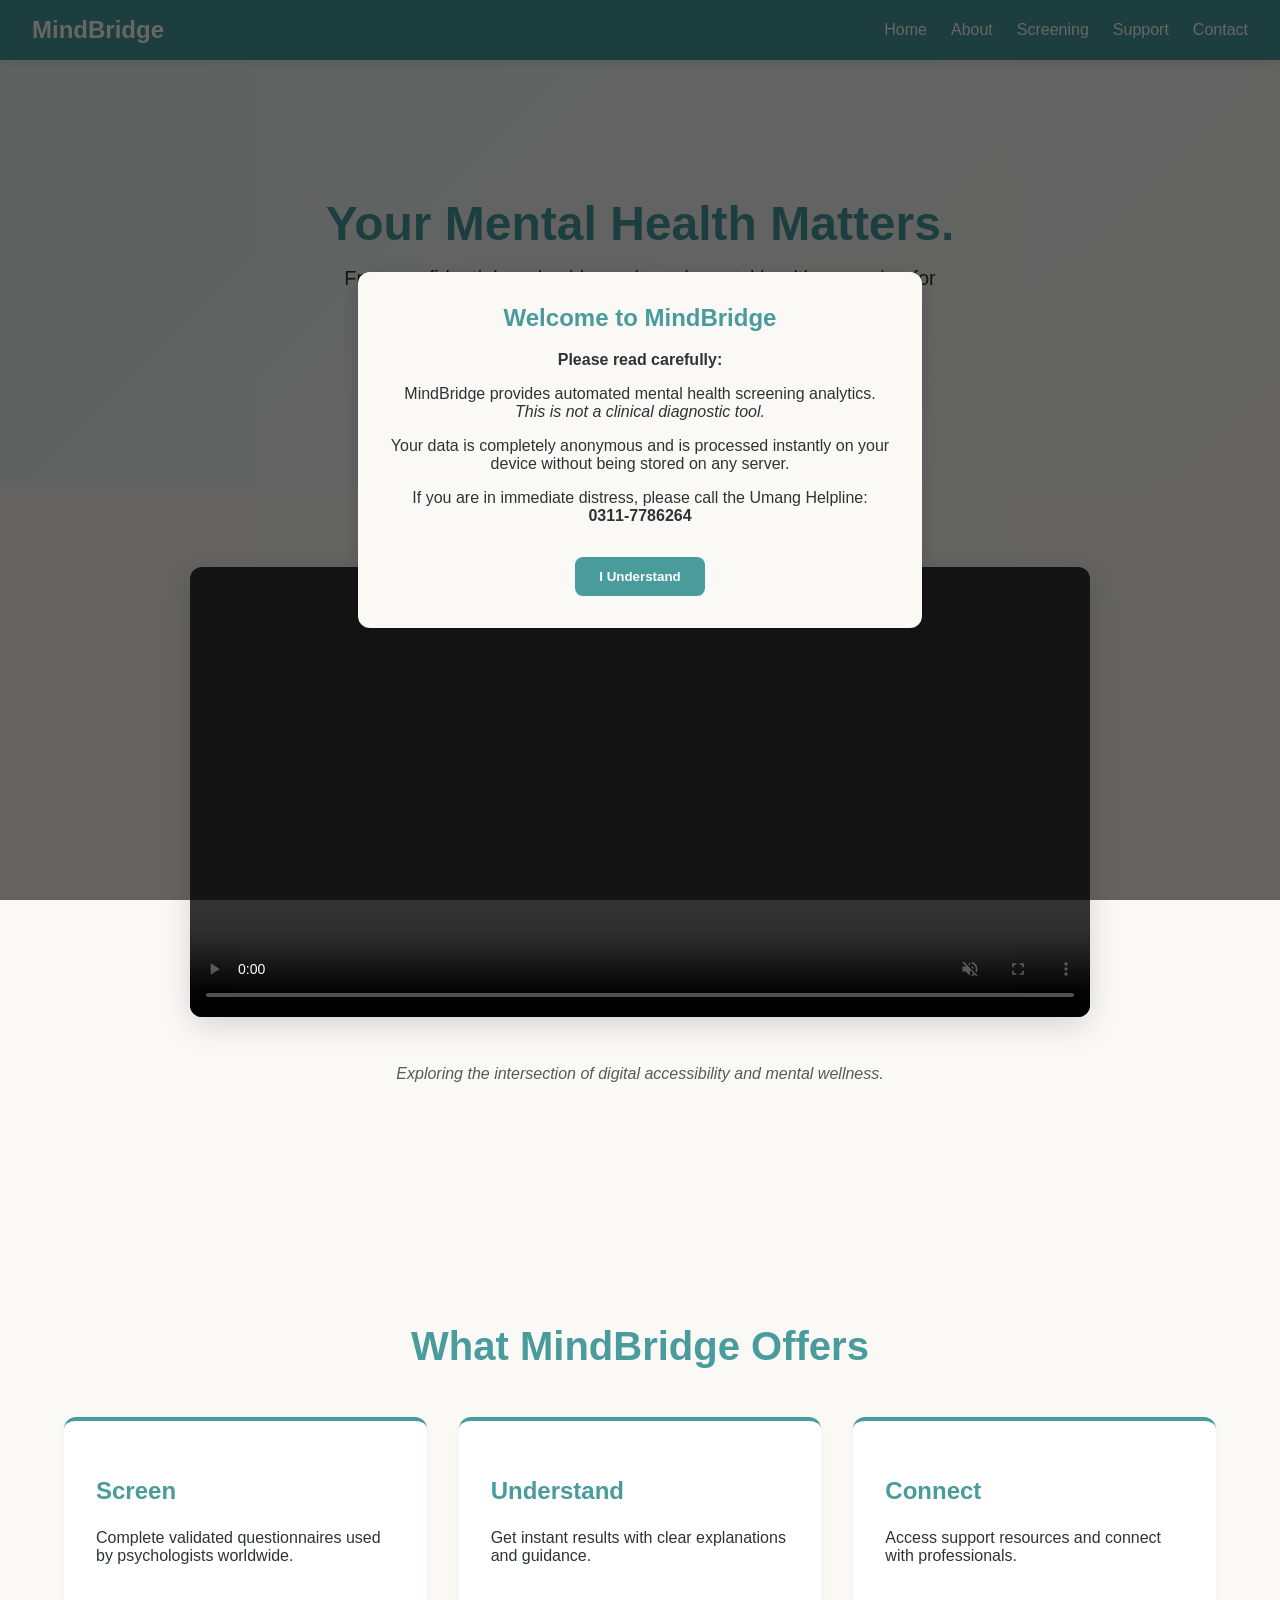
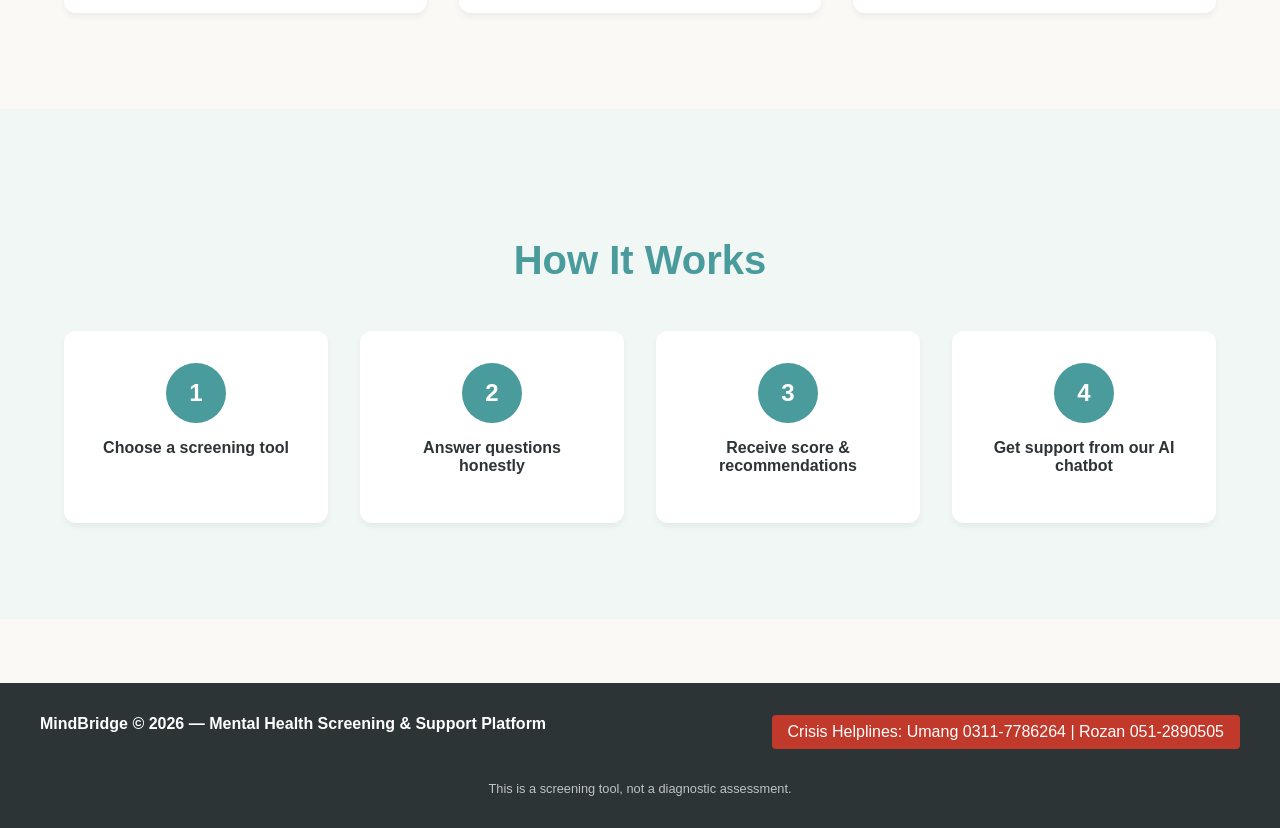
==== index.html @ b91dff31 "html css script.js" ====
<!DOCTYPE html>
<html lang="en">
<head>
    <meta charset="UTF-8">
    <meta name="viewport" content="width=device-width, initial-scale=1.0">
    <title>MindBridge | Mental Health Platform</title>
    <meta name="description" content="MindBridge - Mental Health Screening & Support Platform in Pakistan">
    <link rel="stylesheet" href="style.css">
</head>
<body>
    <!-- Informed Consent Modal -->
    <div id="consent-modal" class="modal-overlay" style="display: none;">
        <div class="modal-content">
            <h2>Welcome to MindBridge</h2>
            <p><strong>Please read carefully:</strong></p>
            <p>MindBridge provides automated mental health screening analytics. <em>This is not a clinical diagnostic tool.</em></p>
            <p>Your data is completely anonymous and is processed instantly on your device without being stored on any server.</p>
            <p>If you are in immediate distress, please call the Umang Helpline: <strong>0311-7786264</strong></p>
            <button id="consent-btn" class="btn btn-primary" style="margin-top: 1rem;">I Understand</button>
        </div>
    </div>

    <!-- Navigation -->
    <nav class="navbar">
        <a href="index.html" class="logo">MindBridge</a>
        <button id="hamburger-menu" class="hamburger">&#9776;</button>
        <ul id="nav-links" class="nav-links">
            <li><a href="index.html">Home</a></li>
            <li><a href="about.html">About</a></li>
            <li><a href="screening.html">Screening</a></li>
            <li><a href="support.html">Support</a></li>
            <li><a href="contact.html">Contact</a></li>
        </ul>
    </nav>

    <main>
        <!-- Hero Section -->
        <section class="hero">
            <div class="container">
                <h1>Your Mental Health Matters.</h1>
                <p style="font-size: 1.25rem; max-width: 600px; margin: 0 auto 2rem auto;">Free, confidential, and evidence-based mental health screening for everyone in Pakistan.</p>
                <div style="display: flex; gap: 1rem; justify-content: center; flex-wrap: wrap;">
                    <a href="screening.html" class="btn btn-primary">Take a Screening</a>
                    <a href="about.html" class="btn btn-secondary">Learn More</a>
                </div>
            </div>
        </section>

        <!-- Video Component -->
        <section class="bg-cream-section" style="padding-top: 0;">
            <div class="container">
                <div class="video-container">
                    <!-- Project background video file -->
                    <video controls loop muted autoplay>
                        <source src="project-video.mp4" type="video/mp4">
                        Your browser does not support the video tag.
                    </video>
                </div>
                <p style="text-align: center; font-style: italic; color: var(--text-dark); opacity: 0.8;">
                    Exploring the intersection of digital accessibility and mental wellness.
                </p>
            </div>
        </section>

        <!-- Mission Section -->
        <section class="bg-cream-section">
            <div class="container">
                <h2 style="text-align: center; color: var(--primary); margin-bottom: 3rem; font-size: 2.5rem;">What MindBridge Offers</h2>
                <div class="grid-3">
                    <div class="card">
                        <h3 style="color: var(--primary); font-size: 1.5rem;">Screen</h3>
                        <p>Complete validated questionnaires used by psychologists worldwide.</p>
                    </div>
                    <div class="card">
                        <h3 style="color: var(--primary); font-size: 1.5rem;">Understand</h3>
                        <p>Get instant results with clear explanations and guidance.</p>
                    </div>
                    <div class="card">
                        <h3 style="color: var(--primary); font-size: 1.5rem;">Connect</h3>
                        <p>Access support resources and connect with professionals.</p>
                    </div>
                </div>
            </div>
        </section>

        <!-- How It Works Section -->
        <section class="bg-mint-section">
            <div class="container">
                <h2 style="text-align: center; color: var(--primary); margin-bottom: 3rem; font-size: 2.5rem;">How It Works</h2>
                <div class="grid-3" style="grid-template-columns: repeat(auto-fit, minmax(200px, 1fr));">
                    <div class="step-item">
                        <div class="step-circle">1</div>
                        <p style="font-weight: bold;">Choose a screening tool</p>
                    </div>
                    <div class="step-item">
                        <div class="step-circle">2</div>
                        <p style="font-weight: bold;">Answer questions honestly</p>
                    </div>
                    <div class="step-item">
                        <div class="step-circle">3</div>
                        <p style="font-weight: bold;">Receive score & recommendations</p>
                    </div>
                    <div class="step-item">
                        <div class="step-circle">4</div>
                        <p style="font-weight: bold;">Get support from our AI chatbot</p>
                    </div>
                </div>
            </div>
        </section>
    </main>

    <!-- Footer -->
    <footer class="footer">
        <div class="footer-top">
            <div>
                <strong>MindBridge &copy; 2026 &mdash; Mental Health Screening & Support Platform</strong>
            </div>
            <div style="font-weight: 500; color: #FFF; background: var(--red); padding: 0.5rem 1rem; border-radius: 4px;">
                Crisis Helplines: Umang 0311-7786264 | Rozan 051-2890505
            </div>
        </div>
        <div class="footer-disclaimer">
            This is a screening tool, not a diagnostic assessment.
        </div>
    </footer>

    <script src="script.js"></script>
</body>
</html>
---- style.css ----
:root {
  --primary: #4A9B9B;         /* Balanced Soft Teal */
  --secondary: #7BA38F;       /* Calming Sage/Mint Mint */
  --accent: #E07A5F;          /* Muted Terracotta */
  --bg-cream: #FAF9F6;        /* Soft Mid-tone Background */
  --bg-mint: #F0F7F4;         /* Soft Tint Mint */
  --text-dark: #2D3436;       /* Charcoal Text for high readability */
  --green: #27AE60;           /* Low Severity */
  --yellow: #F39C12;          /* Mild Severity */
  --orange: #E67E22;          /* Moderate Severity */
  --red: #C0392B;             /* Severe/Crisis Tier */
}

html {
    scroll-behavior: smooth;
}

body {
    margin: 0;
    padding: 0;
    font-family: 'Segoe UI', Tahoma, Geneva, Verdana, sans-serif;
    color: var(--text-dark);
    background-color: var(--bg-cream);
    display: flex;
    flex-direction: column;
    min-height: 100vh;
}

main {
    flex: 1;
}

/* Nav */
.navbar {
    position: sticky;
    top: 0;
    z-index: 1000;
    background-color: var(--primary);
    color: white;
    display: flex;
    justify-content: space-between;
    align-items: center;
    padding: 1rem 2rem;
    box-shadow: 0 2px 10px rgba(0,0,0,0.1);
}

.navbar .logo {
    font-size: 1.5rem;
    font-weight: bold;
    text-decoration: none;
    color: white;
}

.nav-links {
    list-style: none;
    display: flex;
    gap: 1.5rem;
    margin: 0;
    padding: 0;
}

.nav-links a {
    color: white;
    text-decoration: none;
    font-weight: 500;
    transition: opacity 0.2s;
}

.nav-links a:hover {
    opacity: 0.8;
}

.hamburger {
    display: none;
    font-size: 1.5rem;
    background: none;
    border: none;
    color: white;
    cursor: pointer;
}

/* Footer */
.footer {
    background-color: #2D3436;
    color: white;
    padding: 2rem;
    display: flex;
    flex-direction: column;
    align-items: center;
    text-align: center;
    gap: 1rem;
    margin-top: 4rem;
}

.footer-top {
    display: flex;
    justify-content: space-between;
    width: 100%;
    max-width: 1200px;
    flex-wrap: wrap;
    gap: 1rem;
}

.footer-disclaimer {
    font-size: 0.8rem;
    opacity: 0.7;
    margin-top: 1rem;
}

/* Modal */
.modal-overlay {
    position: fixed;
    top: 0; left: 0; right: 0; bottom: 0;
    background-color: rgba(0,0,0,0.6);
    display: flex;
    justify-content: center;
    align-items: center;
    z-index: 2000;
}

.modal-content {
    background: var(--bg-cream);
    padding: 2rem;
    border-radius: 12px;
    max-width: 500px;
    text-align: center;
    box-shadow: 0 4px 20px rgba(0,0,0,0.15);
}

.modal-content h2 {
    color: var(--primary);
    margin-top: 0;
}

/* Buttons */
.btn {
    padding: 0.75rem 1.5rem;
    border-radius: 8px;
    text-decoration: none;
    font-weight: 600;
    cursor: pointer;
    border: none;
    transition: all 0.3s ease;
    display: inline-block;
    text-align: center;
}

.btn-primary {
    background-color: var(--primary);
    color: white;
}

.btn-primary:hover {
    background-color: var(--secondary);
    transform: translateY(-2px);
}

.btn-secondary {
    background-color: transparent;
    border: 2px solid var(--primary);
    color: var(--primary);
}

.btn-secondary:hover {
    background-color: var(--primary);
    color: white;
}

/* Grids and Layouts */
.container {
    max-width: 1200px;
    margin: 0 auto;
    padding: 2rem;
}

.grid-3 {
    display: grid;
    grid-template-columns: repeat(auto-fit, minmax(300px, 1fr));
    gap: 2rem;
}

.grid-2 {
    display: grid;
    grid-template-columns: repeat(auto-fit, minmax(300px, 1fr));
    gap: 2rem;
}

/* Cards */
.card {
    background: white;
    border-radius: 12px;
    padding: 2rem;
    box-shadow: 0 4px 6px rgba(0,0,0,0.05);
    border-top: 4px solid var(--primary);
    transition: transform 0.3s ease, box-shadow 0.3s ease;
}

.card:hover {
    transform: translateY(-5px) scale(1.02);
    box-shadow: 0 10px 20px rgba(0,0,0,0.1);
}

/* Forms and Questions */
.question-box {
    background: var(--bg-mint);
    padding: 1.5rem;
    border-radius: 8px;
    margin-bottom: 1.5rem;
}

.radio-group {
    display: flex;
    flex-direction: column;
    gap: 0.5rem;
    margin-top: 1rem;
}

.radio-option {
    display: flex;
    align-items: center;
    background: white;
    padding: 0.75rem;
    border-radius: 6px;
    border: 1px solid #ddd;
    cursor: pointer;
    transition: all 0.2s;
}

.radio-option:hover {
    border-color: var(--primary);
}

.radio-option input[type="radio"] {
    margin-right: 1rem;
    accent-color: var(--primary);
    transform: scale(1.2);
}

.radio-option:has(input[type="radio"]:checked) {
    border-color: var(--primary);
    background-color: rgba(74, 155, 155, 0.1);
}

/* Results */
.score-circle {
    width: 150px;
    height: 150px;
    border-radius: 50%;
    display: flex;
    flex-direction: column;
    justify-content: center;
    align-items: center;
    margin: 2rem auto;
    color: white;
    font-size: 1.5rem;
    font-weight: bold;
    box-shadow: 0 4px 10px rgba(0,0,0,0.2);
}

.score-circle span {
    font-size: 3rem;
}

.tier-minimal { background-color: var(--green); }
.tier-mild { background-color: var(--yellow); }
.tier-moderate { background-color: var(--orange); }
.tier-severe { background-color: var(--red); }

.crisis-banner {
    background-color: var(--red);
    color: white;
    padding: 1rem 2rem;
    text-align: center;
    font-weight: bold;
    display: none;
}

.crisis-banner a {
    color: white;
    text-decoration: underline;
    font-weight: bold;
}

/* Inputs */
.form-control {
    width: 100%;
    padding: 0.75rem;
    border: 1px solid #ccc;
    border-radius: 6px;
    margin-top: 0.5rem;
    font-family: inherit;
    transition: box-shadow 0.3s ease, border-color 0.3s ease;
}

.form-control:focus {
    outline: none;
    border-color: var(--primary);
    box-shadow: 0 0 0 3px rgba(74, 155, 155, 0.3);
}

/* Specific Section Styles */
.hero {
    background: linear-gradient(135deg, var(--bg-mint), var(--bg-cream));
    padding: 4rem 2rem;
    text-align: center;
}

.hero h1 {
    font-size: 3rem;
    color: var(--primary);
    margin-bottom: 1rem;
}

.video-container {
    max-width: 900px;
    margin: 3rem auto;
    border-radius: 12px;
    overflow: hidden;
    box-shadow: 0 8px 30px rgba(0,0,0,0.15);
}

.video-container video {
    width: 100%;
    display: block;
}

.bg-cream-section {
    background-color: var(--bg-cream);
    padding: 4rem 2rem;
}

.bg-mint-section {
    background-color: var(--bg-mint);
    padding: 4rem 2rem;
}

/* Step Circle */
.step-item {
    text-align: center;
    background: white;
    padding: 2rem;
    border-radius: 12px;
    box-shadow: 0 4px 6px rgba(0,0,0,0.05);
}
.step-circle {
    width: 60px;
    height: 60px;
    border-radius: 50%;
    background-color: var(--primary);
    color: white;
    display: flex;
    align-items: center;
    justify-content: center;
    font-size: 1.5rem;
    font-weight: bold;
    margin: 0 auto 1rem auto;
}

/* Chat container */
.chat-container {
    border: 3px dashed var(--primary);
    border-radius: 12px;
    padding: 3rem;
    text-align: center;
    background: white;
    min-height: 400px;
    display: flex;
    flex-direction: column;
    justify-content: center;
    align-items: center;
}

/* Mobile */
@media (max-width: 768px) {
    .nav-links {
        display: none;
        flex-direction: column;
        width: 100%;
        position: absolute;
        top: 100%;
        left: 0;
        background-color: var(--primary);
        padding: 1rem;
        box-shadow: 0 4px 6px rgba(0,0,0,0.1);
    }
    .nav-links.active {
        display: flex;
    }
    .hamburger {
        display: block;
    }
    .footer-top {
        flex-direction: column;
        text-align: center;
    }
    .hero h1 {
        font-size: 2rem;
    }
}
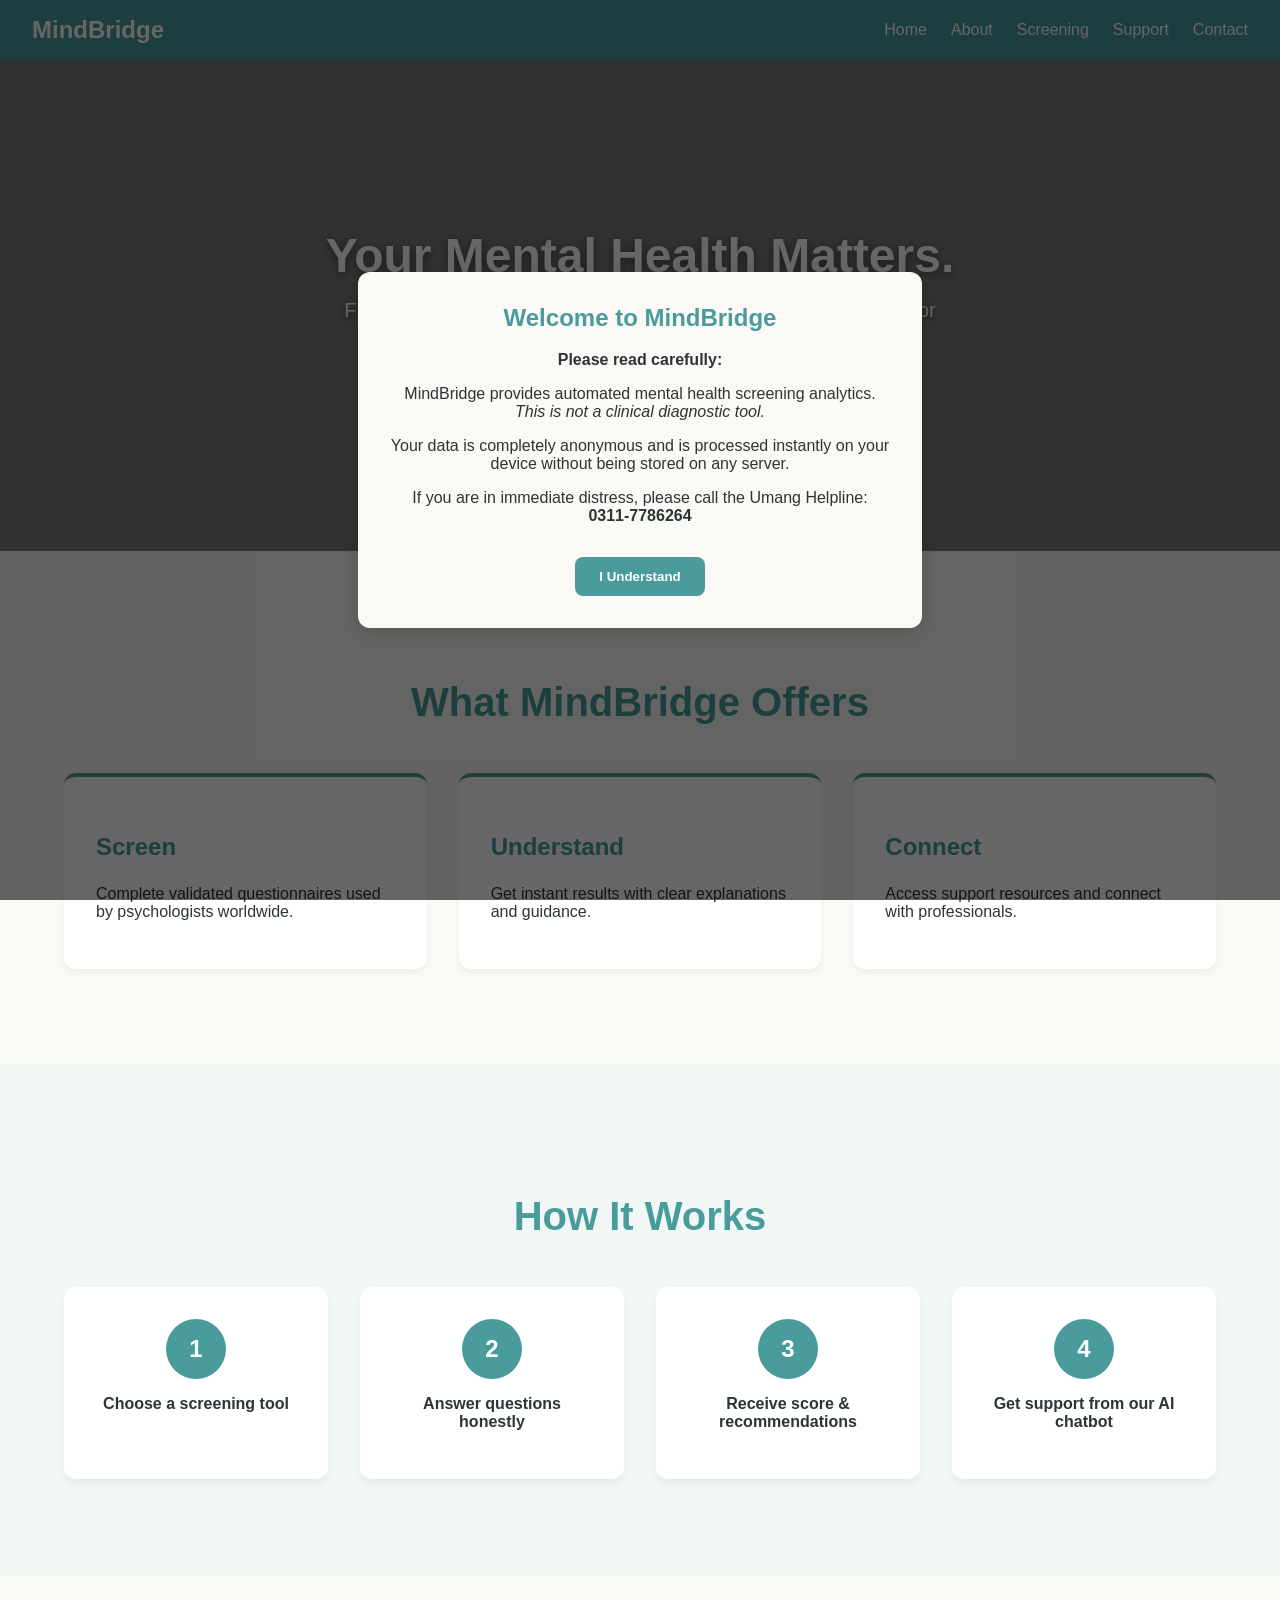
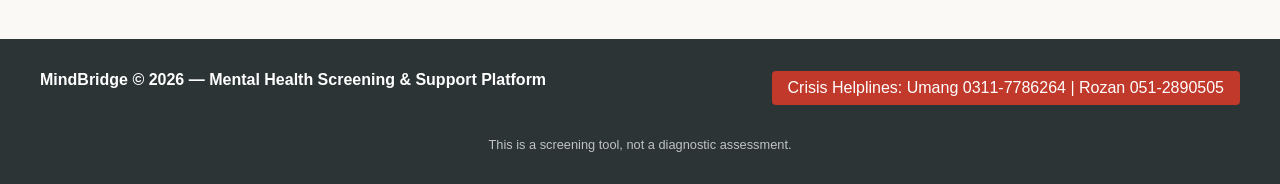
==== commit 377ff0ac: "add video in home page" ====
--- a/index.html
+++ b/index.html
@@ -34,31 +34,24 @@
     </nav>
 
     <main>
-        <!-- Hero Section -->
-        <section class="hero">
-            <div class="container">
-                <h1>Your Mental Health Matters.</h1>
-                <p style="font-size: 1.25rem; max-width: 600px; margin: 0 auto 2rem auto;">Free, confidential, and evidence-based mental health screening for everyone in Pakistan.</p>
+        <!-- Hero Section with Background Video -->
+        <section class="hero" style="position: relative; padding: 6rem 2rem; overflow: hidden; background: transparent;">
+            <!-- Native HTML5 Video Background -->
+            <video src="project-video.mp4" 
+                   autoplay loop muted playsinline
+                   style="position: absolute; top: 50%; left: 50%; transform: translate(-50%, -50%); min-width: 100%; min-height: 100%; width: auto; height: auto; z-index: 0; object-fit: cover; pointer-events: none;">
+            </video>
+            
+            <!-- Dark Overlay -->
+            <div style="position: absolute; top: 0; left: 0; width: 100%; height: 100%; background: rgba(0,0,0,0.5); z-index: 1;"></div>
+
+            <div class="container" style="position: relative; z-index: 2;">
+                <h1 style="color: white; text-shadow: 0 2px 10px rgba(0,0,0,0.5);">Your Mental Health Matters.</h1>
+                <p style="font-size: 1.25rem; max-width: 600px; margin: 0 auto 2rem auto; color: white; text-shadow: 0 2px 10px rgba(0,0,0,0.5);">Free, confidential, and evidence-based mental health screening for everyone in Pakistan.</p>
                 <div style="display: flex; gap: 1rem; justify-content: center; flex-wrap: wrap;">
                     <a href="screening.html" class="btn btn-primary">Take a Screening</a>
-                    <a href="about.html" class="btn btn-secondary">Learn More</a>
+                    <a href="about.html" class="btn btn-secondary" style="color: white; border-color: white; background: rgba(255,255,255,0.1);">Learn More</a>
                 </div>
-            </div>
-        </section>
-
-        <!-- Video Component -->
-        <section class="bg-cream-section" style="padding-top: 0;">
-            <div class="container">
-                <div class="video-container">
-                    <!-- Project background video file -->
-                    <video controls loop muted autoplay>
-                        <source src="project-video.mp4" type="video/mp4">
-                        Your browser does not support the video tag.
-                    </video>
-                </div>
-                <p style="text-align: center; font-style: italic; color: var(--text-dark); opacity: 0.8;">
-                    Exploring the intersection of digital accessibility and mental wellness.
-                </p>
             </div>
         </section>
 
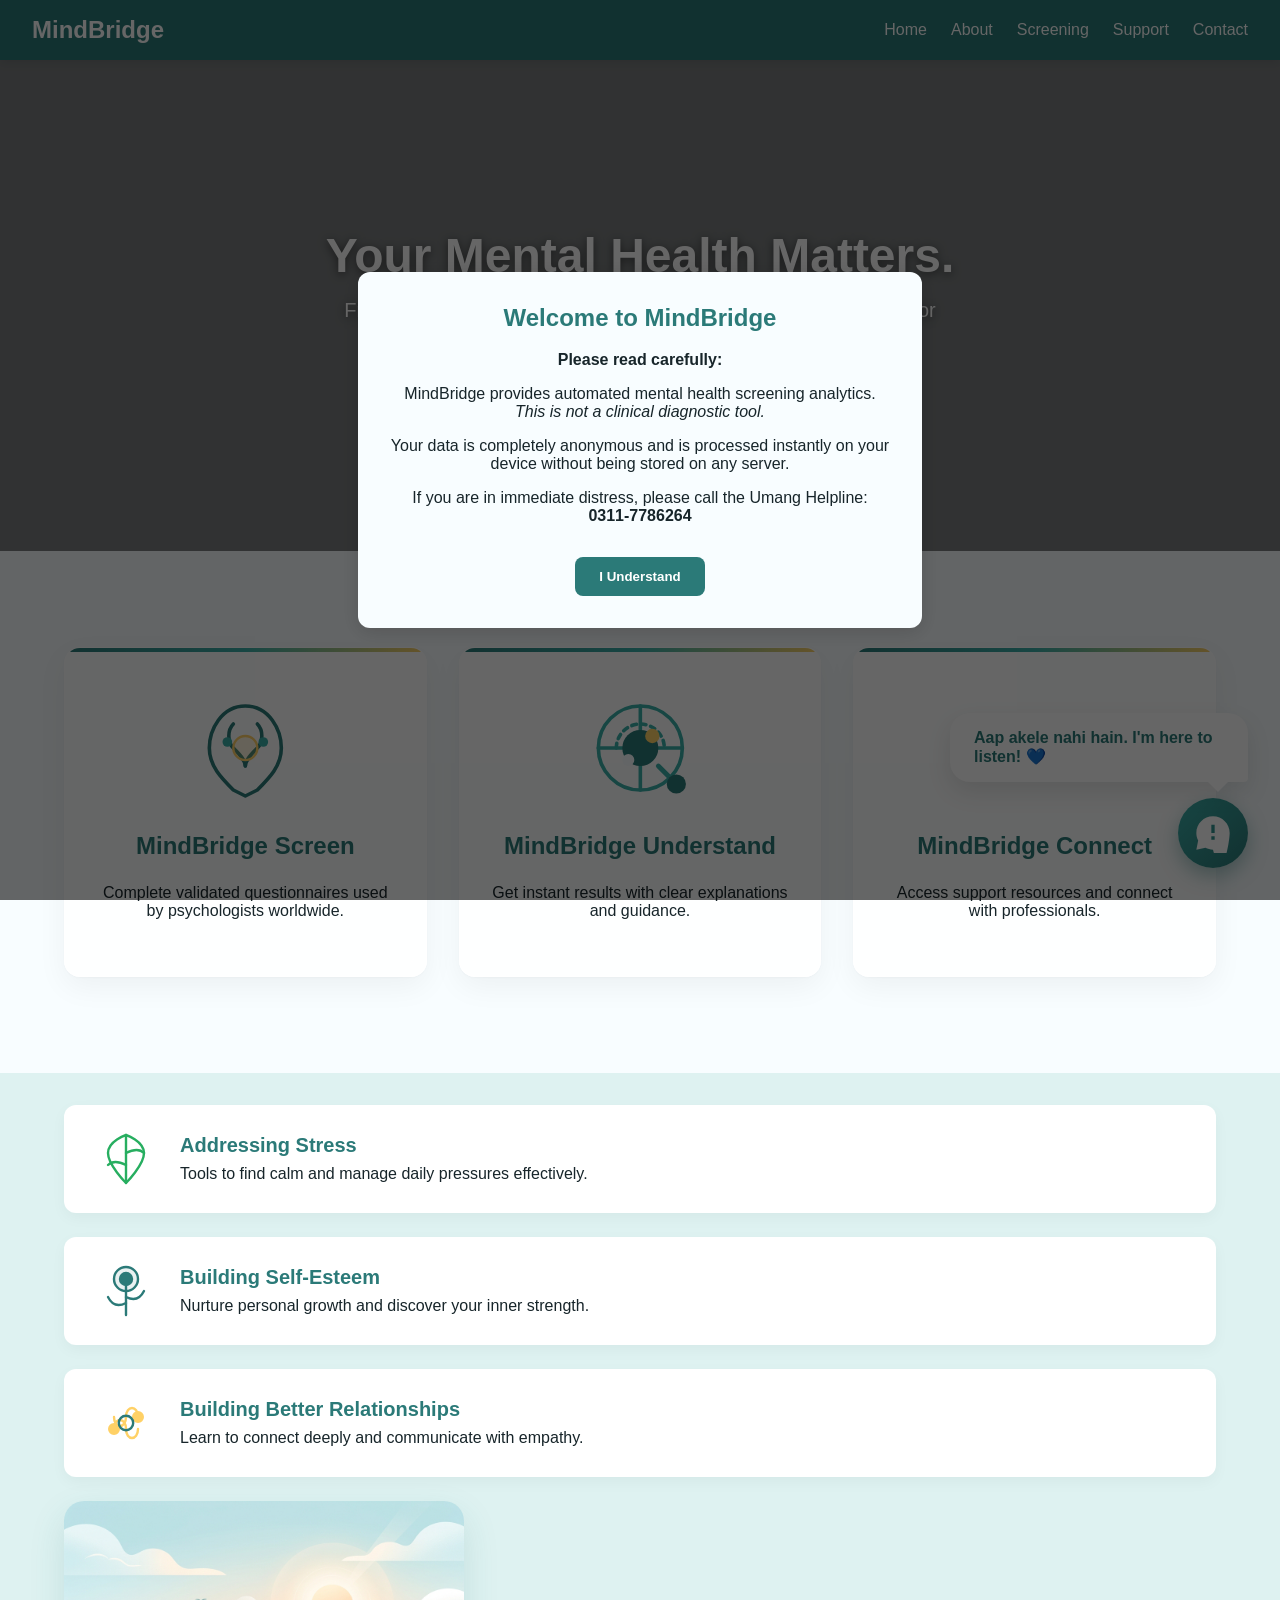
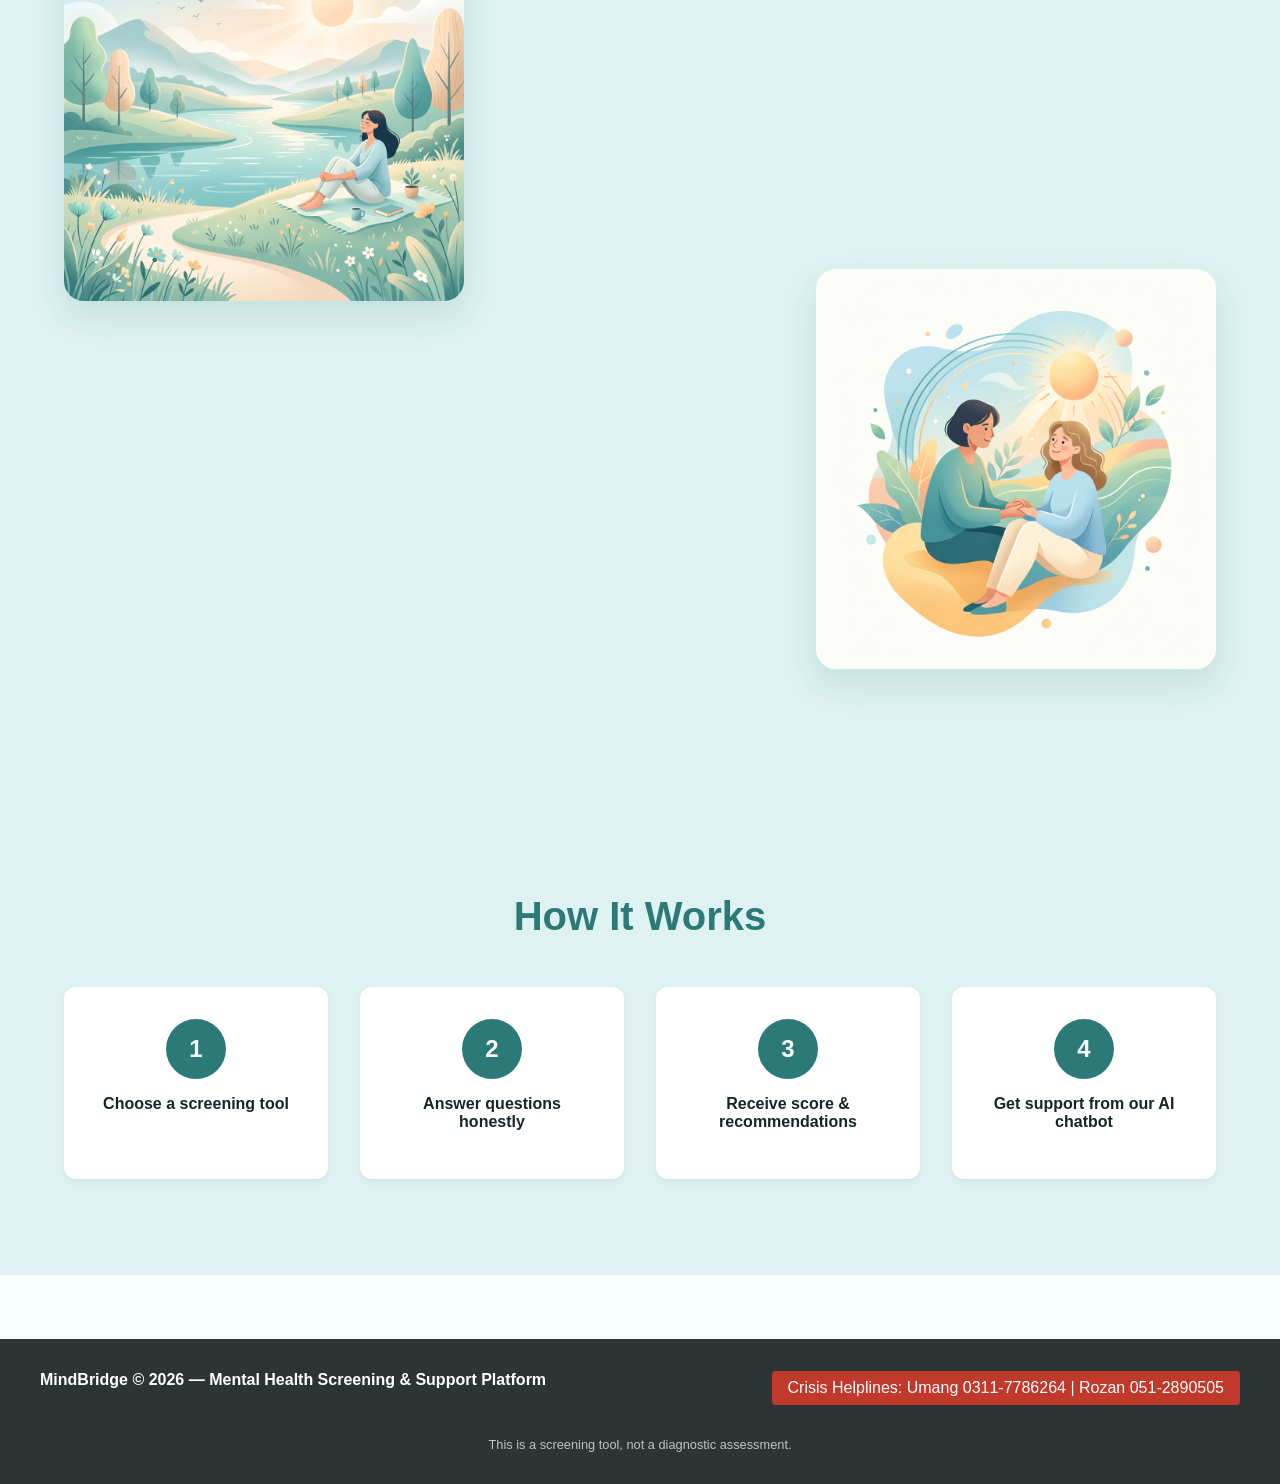
==== commit 12dd0f0a: "make.com automation add and other changes" ====
--- a/index.html
+++ b/index.html
@@ -55,22 +55,114 @@
             </div>
         </section>
 
-        <!-- Mission Section -->
+        <!-- Central MindBridge Sections -->
         <section class="bg-cream-section">
             <div class="container">
-                <h2 style="text-align: center; color: var(--primary); margin-bottom: 3rem; font-size: 2.5rem;">What MindBridge Offers</h2>
                 <div class="grid-3">
-                    <div class="card">
-                        <h3 style="color: var(--primary); font-size: 1.5rem;">Screen</h3>
+                    <!-- MindBridge Screen -->
+                    <div class="card float-effect">
+                        <div class="card-svg-container glow-effect">
+                            <svg viewBox="0 0 100 100" style="width: 100%; height: 100%; fill: none; stroke: var(--primary); stroke-width: 3; stroke-linecap: round; stroke-linejoin: round;">
+                                <path d="M50 15 C30 15, 20 35, 20 50 C20 65, 30 75, 40 85 L50 90 L60 85 C70 75, 80 65, 80 50 C80 35, 70 15, 50 15 Z"></path>
+                                <path d="M40 30 C35 35, 35 45, 40 50 C45 55, 50 60, 50 65"></path>
+                                <path d="M60 30 C65 35, 65 45, 60 50 C55 55, 50 60, 50 65"></path>
+                                <circle cx="50" cy="50" r="10" stroke="var(--accent)" stroke-width="2" fill="rgba(255, 209, 102, 0.2)"></circle>
+                                <circle cx="35" cy="45" r="4" fill="var(--secondary)" stroke="none"></circle>
+                                <circle cx="65" cy="45" r="4" fill="var(--secondary)" stroke="none"></circle>
+                            </svg>
+                        </div>
+                        <h3 style="color: var(--primary); font-size: 1.5rem; margin-top: 0;">MindBridge Screen</h3>
                         <p>Complete validated questionnaires used by psychologists worldwide.</p>
                     </div>
-                    <div class="card">
-                        <h3 style="color: var(--primary); font-size: 1.5rem;">Understand</h3>
+                    
+                    <!-- MindBridge Understand -->
+                    <div class="card float-effect-slow" style="animation-delay: 1s;">
+                        <div class="card-svg-container glow-effect" style="animation-delay: 0.5s;">
+                            <svg viewBox="0 0 100 100" style="width: 100%; height: 100%; fill: none; stroke: var(--secondary); stroke-width: 3; stroke-linecap: round; stroke-linejoin: round;">
+                                <circle cx="50" cy="50" r="35"></circle>
+                                <path d="M30 50 A 20 20 0 0 1 70 50" stroke-dasharray="4 4"></path>
+                                <path d="M50 15 L50 85"></path>
+                                <path d="M15 50 L85 50"></path>
+                                <circle cx="50" cy="50" r="15" fill="var(--primary)" stroke="none"></circle>
+                                <circle cx="60" cy="40" r="6" fill="var(--accent)" stroke="none"></circle>
+                                <circle cx="40" cy="60" r="5" fill="var(--bg-cream)" stroke="none"></circle>
+                                <path d="M65 65 L80 80" stroke-width="4"></path>
+                                <circle cx="80" cy="80" r="8" fill="var(--primary)" stroke="none"></circle>
+                            </svg>
+                        </div>
+                        <h3 style="color: var(--primary); font-size: 1.5rem; margin-top: 0;">MindBridge Understand</h3>
                         <p>Get instant results with clear explanations and guidance.</p>
                     </div>
-                    <div class="card">
-                        <h3 style="color: var(--primary); font-size: 1.5rem;">Connect</h3>
+
+                    <!-- MindBridge Connect -->
+                    <div class="card float-effect" style="animation-delay: 2s;">
+                        <div class="card-svg-container glow-effect" style="animation-delay: 1s;">
+                            <svg viewBox="0 0 100 100" style="width: 100%; height: 100%; fill: none; stroke: var(--accent); stroke-width: 3; stroke-linecap: round; stroke-linejoin: round;">
+                                <path d="M25 40 C25 25, 45 25, 50 40 C55 25, 75 25, 75 40 C75 55, 50 75, 50 75 C50 75, 25 55, 25 40 Z" fill="rgba(255, 209, 102, 0.2)"></path>
+                                <path d="M40 30 C40 20, 55 20, 60 30 C65 20, 80 20, 80 30 C80 45, 60 60, 60 60 C60 60, 40 45, 40 30 Z" stroke="var(--primary)" fill="rgba(43, 122, 120, 0.2)"></path>
+                                <path d="M35 55 C45 65, 55 65, 65 55" stroke="var(--secondary)" stroke-width="4" stroke-dasharray="6 6"></path>
+                                <circle cx="35" cy="55" r="4" fill="var(--primary)" stroke="none"></circle>
+                                <circle cx="65" cy="55" r="4" fill="var(--primary)" stroke="none"></circle>
+                            </svg>
+                        </div>
+                        <h3 style="color: var(--primary); font-size: 1.5rem; margin-top: 0;">MindBridge Connect</h3>
                         <p>Access support resources and connect with professionals.</p>
+                    </div>
+                </div>
+            </div>
+        </section>
+
+        <!-- Feature Panels Section -->
+        <section class="bg-mint-section" style="padding-top: 0;">
+            <div class="container">
+                <div class="grid-2" style="align-items: center; gap: 4rem;">
+                    <!-- Left Side: Feature Panels -->
+                    <div style="display: flex; flex-direction: column; gap: 1.5rem;">
+                    <div class="feature-panel">
+                        <svg viewBox="0 0 100 100" style="fill: none; stroke: var(--green); stroke-width: 4; stroke-linecap: round; stroke-linejoin: round;">
+                            <path d="M50 90 C50 90, 20 60, 20 40 C20 20, 50 10, 50 10 C50 10, 80 20, 80 40 C80 60, 50 90, 50 90 Z"></path>
+                            <path d="M50 10 L50 90"></path>
+                            <path d="M50 40 Q70 30 80 40"></path>
+                            <path d="M50 60 Q30 50 20 60"></path>
+                        </svg>
+                        <div>
+                            <h3>Addressing Stress</h3>
+                            <p style="margin: 0.5rem 0 0 0; color: var(--text-dark);">Tools to find calm and manage daily pressures effectively.</p>
+                        </div>
+                    </div>
+
+                    <div class="feature-panel">
+                        <svg viewBox="0 0 100 100" style="fill: none; stroke: var(--primary); stroke-width: 4; stroke-linecap: round; stroke-linejoin: round;">
+                            <path d="M50 90 L50 40"></path>
+                            <path d="M50 70 Q30 80 20 60"></path>
+                            <path d="M50 60 Q70 70 80 50"></path>
+                            <circle cx="50" cy="30" r="20" fill="rgba(43, 122, 120, 0.1)"></circle>
+                            <circle cx="50" cy="30" r="10" fill="var(--primary)"></circle>
+                        </svg>
+                        <div>
+                            <h3>Building Self-Esteem</h3>
+                            <p style="margin: 0.5rem 0 0 0; color: var(--text-dark);">Nurture personal growth and discover your inner strength.</p>
+                        </div>
+                    </div>
+
+                    <div class="feature-panel">
+                        <svg viewBox="0 0 100 100" style="fill: none; stroke: var(--accent); stroke-width: 4; stroke-linecap: round; stroke-linejoin: round;">
+                            <path d="M30 60 C30 40, 50 40, 50 60 C50 80, 70 80, 70 60"></path>
+                            <path d="M30 40 C30 60, 50 60, 50 40 C50 20, 70 20, 70 40"></path>
+                            <circle cx="30" cy="60" r="8" fill="var(--accent)"></circle>
+                            <circle cx="70" cy="40" r="8" fill="var(--accent)"></circle>
+                            <circle cx="50" cy="50" r="12" fill="none" stroke="var(--primary)"></circle>
+                        </svg>
+                        <div>
+                            <h3>Building Better Relationships</h3>
+                            <p style="margin: 0.5rem 0 0 0; color: var(--text-dark);">Learn to connect deeply and communicate with empathy.</p>
+                        </div>
+                    </div>
+                    
+                    <!-- Right Side: Illustrations -->
+                    <div style="display: flex; flex-direction: column; gap: 2rem; position: relative;">
+                        <img src="calm_nature_wellness.png" alt="Calm Nature Illustration" style="width: 100%; max-width: 400px; border-radius: 20px; box-shadow: 0 15px 35px rgba(43, 122, 120, 0.15); align-self: flex-start; animation: float 6s ease-in-out infinite;">
+                        <img src="connection_wellness.png" alt="Connection Illustration" style="width: 100%; max-width: 400px; border-radius: 20px; box-shadow: 0 15px 35px rgba(43, 122, 120, 0.15); align-self: flex-end; margin-top: -4rem; animation: float-slow 8s ease-in-out infinite; position: relative; z-index: 1;">
                     </div>
                 </div>
             </div>
@@ -102,6 +194,18 @@
         </section>
     </main>
 
+    <!-- Custom Chatbot UI Widget -->
+    <div class="chatbot-widget">
+        <div class="chat-bubble">
+            Aap akele nahi hain. I'm here to listen! 💙
+        </div>
+        <div class="chatbot-icon" onclick="document.querySelector('.bp-widget-widget').click() || console.log('Botpress widget clicked')">
+            <svg viewBox="0 0 24 24" xmlns="http://www.w3.org/2000/svg">
+                <path d="M12 2C6.477 2 2 6.477 2 12c0 1.637.397 3.181 1.096 4.551L2 22l5.449-1.096C8.819 21.603 10.363 22 12 22c5.523 22 10-4.477 10-10S17.523 2 12 2zm1 14h-2v-2h2v2zm0-4h-2V7h2v5z"></path>
+            </svg>
+        </div>
+    </div>
+
     <!-- Footer -->
     <footer class="footer">
         <div class="footer-top">
@@ -118,5 +222,7 @@
     </footer>
 
     <script src="script.js"></script>
+    <script src="https://cdn.botpress.cloud/webchat/v3.6/inject.js"></script>
+    <script src="https://files.bpcontent.cloud/2026/06/08/10/20260608104532-TNYBTQXT.js" defer></script>
 </body>
 </html>
--- a/style.css
+++ b/style.css
@@ -1,10 +1,10 @@
 :root {
-  --primary: #4A9B9B;         /* Balanced Soft Teal */
-  --secondary: #7BA38F;       /* Calming Sage/Mint Mint */
-  --accent: #E07A5F;          /* Muted Terracotta */
-  --bg-cream: #FAF9F6;        /* Soft Mid-tone Background */
-  --bg-mint: #F0F7F4;         /* Soft Tint Mint */
-  --text-dark: #2D3436;       /* Charcoal Text for high readability */
+  --primary: #2B7A78;         /* Deep Sky Teal */
+  --secondary: #3AAFA9;       /* Bright Teal */
+  --accent: #FFD166;          /* Soft Warm Sunlight */
+  --bg-cream: #F8FDFF;        /* Airy Sky Blue/White Tint */
+  --bg-mint: #DEF2F1;         /* Soft Teal Tint */
+  --text-dark: #17252A;       /* Deep Charcoal */
   --green: #27AE60;           /* Low Severity */
   --yellow: #F39C12;          /* Mild Severity */
   --orange: #E67E22;          /* Moderate Severity */
@@ -185,19 +185,158 @@
     gap: 2rem;
 }
 
-/* Cards */
+/* Cards - Anti-Gravity Effect */
 .card {
+    background: rgba(255, 255, 255, 0.85);
+    backdrop-filter: blur(10px);
+    border-radius: 16px;
+    padding: 2.5rem 2rem;
+    box-shadow: 0 10px 30px rgba(0,0,0,0.05), 0 1px 3px rgba(0,0,0,0.03);
+    border: 1px solid rgba(255, 255, 255, 0.5);
+    transition: transform 0.4s cubic-bezier(0.175, 0.885, 0.32, 1.275), box-shadow 0.4s ease;
+    text-align: center;
+    position: relative;
+    overflow: hidden;
+}
+
+.card::before {
+    content: '';
+    position: absolute;
+    top: 0; left: 0; width: 100%; height: 4px;
+    background: linear-gradient(90deg, var(--primary), var(--secondary), var(--accent));
+}
+
+.card:hover {
+    transform: translateY(-12px) scale(1.02);
+    box-shadow: 0 20px 40px rgba(43, 122, 120, 0.15), 0 5px 15px rgba(0,0,0,0.05);
+}
+
+.card-svg-container {
+    height: 120px;
+    margin-bottom: 1.5rem;
+    display: flex;
+    align-items: center;
+    justify-content: center;
+}
+
+/* Anti-gravity Animations */
+@keyframes float {
+    0% { transform: translateY(0px); }
+    50% { transform: translateY(-15px); }
+    100% { transform: translateY(0px); }
+}
+
+@keyframes float-slow {
+    0% { transform: translateY(0px); }
+    50% { transform: translateY(-8px); }
+    100% { transform: translateY(0px); }
+}
+
+@keyframes glow {
+    0% { filter: drop-shadow(0 0 5px rgba(58, 175, 169, 0.3)); }
+    50% { filter: drop-shadow(0 0 20px rgba(58, 175, 169, 0.8)); }
+    100% { filter: drop-shadow(0 0 5px rgba(58, 175, 169, 0.3)); }
+}
+
+@keyframes pulse-glow {
+    0% { box-shadow: 0 0 0 0 rgba(255, 209, 102, 0.7); }
+    70% { box-shadow: 0 0 0 15px rgba(255, 209, 102, 0); }
+    100% { box-shadow: 0 0 0 0 rgba(255, 209, 102, 0); }
+}
+
+.float-effect { animation: float 6s ease-in-out infinite; }
+.float-effect-slow { animation: float-slow 8s ease-in-out infinite; }
+.glow-effect { animation: glow 4s ease-in-out infinite; }
+
+/* Feature Panels */
+.feature-panel {
+    display: flex;
+    align-items: center;
     background: white;
+    padding: 1.5rem 2rem;
     border-radius: 12px;
-    padding: 2rem;
-    box-shadow: 0 4px 6px rgba(0,0,0,0.05);
-    border-top: 4px solid var(--primary);
+    box-shadow: 0 5px 15px rgba(0,0,0,0.04);
+    gap: 1.5rem;
     transition: transform 0.3s ease, box-shadow 0.3s ease;
 }
 
-.card:hover {
-    transform: translateY(-5px) scale(1.02);
-    box-shadow: 0 10px 20px rgba(0,0,0,0.1);
+.feature-panel:hover {
+    transform: translateY(-5px);
+    box-shadow: 0 12px 25px rgba(43, 122, 120, 0.1);
+}
+
+.feature-panel h3 {
+    margin: 0;
+    color: var(--primary);
+    font-size: 1.25rem;
+}
+
+.feature-panel svg {
+    width: 60px;
+    height: 60px;
+    flex-shrink: 0;
+}
+
+/* Chatbot UI */
+.chatbot-widget {
+    position: fixed;
+    bottom: 2rem;
+    right: 2rem;
+    z-index: 1000;
+    display: flex;
+    flex-direction: column;
+    align-items: flex-end;
+    gap: 1rem;
+}
+
+.chat-bubble {
+    background: white;
+    padding: 1rem 1.5rem;
+    border-radius: 20px;
+    border-bottom-right-radius: 4px;
+    box-shadow: 0 10px 25px rgba(0,0,0,0.1);
+    font-weight: 600;
+    color: var(--primary);
+    font-size: 1rem;
+    max-width: 250px;
+    animation: float-slow 4s ease-in-out infinite;
+    position: relative;
+}
+
+.chat-bubble::after {
+    content: '';
+    position: absolute;
+    bottom: -10px;
+    right: 20px;
+    border-width: 10px 10px 0;
+    border-style: solid;
+    border-color: white transparent transparent transparent;
+    display: block;
+    width: 0;
+}
+
+.chatbot-icon {
+    width: 70px;
+    height: 70px;
+    background: linear-gradient(135deg, var(--secondary), var(--primary));
+    border-radius: 50%;
+    display: flex;
+    justify-content: center;
+    align-items: center;
+    box-shadow: 0 8px 20px rgba(43, 122, 120, 0.4);
+    cursor: pointer;
+    animation: pulse-glow 3s infinite;
+    transition: transform 0.3s ease;
+}
+
+.chatbot-icon:hover {
+    transform: scale(1.1);
+}
+
+.chatbot-icon svg {
+    width: 40px;
+    height: 40px;
+    fill: white;
 }
 
 /* Forms and Questions */
